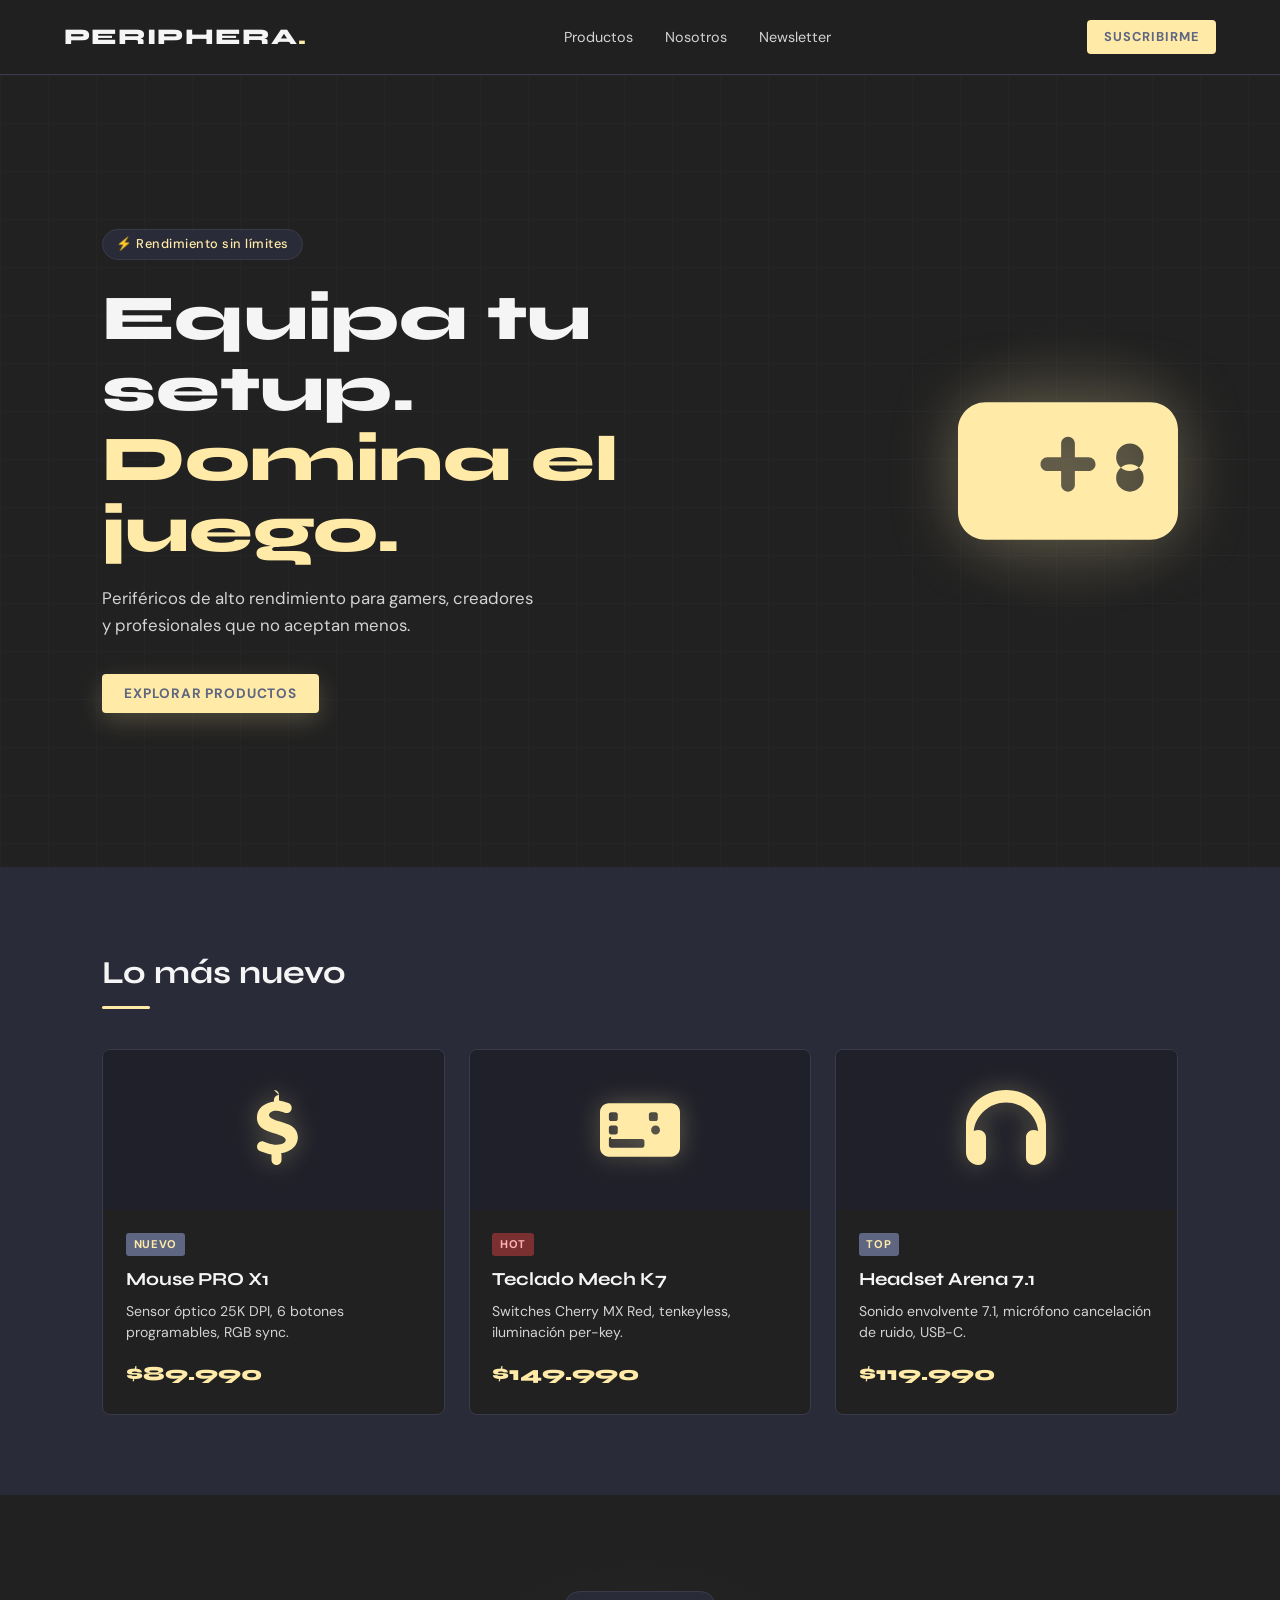
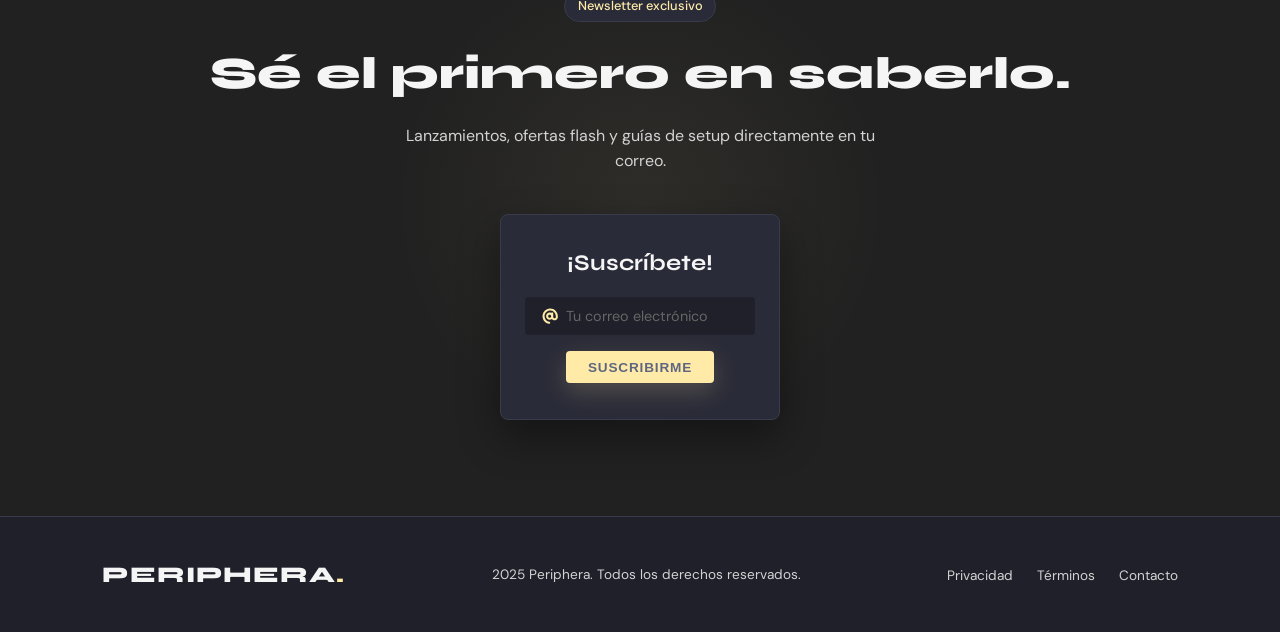
==== index.html @ 1567531d "Primer intento" ====
<!DOCTYPE html>
<html lang="es">
<head>
  <meta charset="UTF-8" />
  <meta name="viewport" content="width=device-width, initial-scale=1.0" />
  <title>Periphera — Periféricos de Alto Rendimiento</title>
  <link rel="preconnect" href="https://fonts.googleapis.com">
  <link href="https://fonts.googleapis.com/css2?family=Syne:wght@400;700;800&family=DM+Sans:wght@300;400;500&display=swap" rel="stylesheet">
  <link rel="stylesheet" href="Style.css" />
</head>
<body>

  <nav class="nav">
    <a href="#" class="logo">PERIPHERA<span class="dot">.</span></a>
    <ul class="nav-links">
      <li><a href="#productos">Productos</a></li>
      <li><a href="#nosotros">Nosotros</a></li>
      <li><a href="#suscripcion">Newsletter</a></li>
    </ul>
    <a href="#suscripcion" class="nav-cta">Suscribirme</a>
  </nav>

  <section class="hero">
    <div class="hero-bg-grid"></div>
    <div class="hero-content">
      <span class="hero-tag">&#9889; Rendimiento sin límites</span>
      <h1>Equipa tu setup.<br><span class="accent">Domina el juego.</span></h1>
      <p class="hero-sub">Periféricos de alto rendimiento para gamers, creadores y profesionales que no aceptan menos.</p>
      <a href="#suscripcion" class="btn">Explorar productos</a>
    </div>
    <div class="hero-visual">
      <div class="glow-ring"></div>
      <svg class="hero-icon" viewBox="0 0 512 512" xmlns="http://www.w3.org/2000/svg">
        <path fill="#ffeba7" d="M64 96C28.7 96 0 124.7 0 160V352c0 35.3 28.7 64 64 64H448c35.3 0 64-28.7 64-64V160c0-35.3-28.7-64-64-64H64zM272 192v32h32c8.8 0 16 7.2 16 16s-7.2 16-16 16H272v32c0 8.8-7.2 16-16 16s-16-7.2-16-16V256H208c-8.8 0-16-7.2-16-16s7.2-16 16-16h32V192c0-8.8 7.2-16 16-16s16 7.2 16 16zm96 80a32 32 0 1 1 64 0 32 32 0 1 1 -64 0zm32-80a32 32 0 1 1 0 64 32 32 0 1 1 0-64z"/>
      </svg>
    </div>
  </section>

  <section class="productos" id="productos">
    <h2 class="section-title">Lo más nuevo</h2>
    <div class="productos-grid">

      <div class="producto-card">
        <div class="producto-img">
          <svg viewBox="0 0 320 512" xmlns="http://www.w3.org/2000/svg">
            <path fill="#ffeba7" d="M160 0c17.7 0 32 14.3 32 32V67.7c1.6 .2 3.1 .4 4.7 .7c10.4 1.8 35.7 7.1 55 14.4c17.5 6.6 26.3 25.9 19.7 43.3s-25.9 26.3-43.3 19.7c-14.6-5.5-35.6-10.3-49.6-12.4C152 131.1 128 145.6 128 160c0 16.3 23.5 29.3 75.7 43.9l1.8 .5c42.4 11.8 107.3 30 107.3 98.5c0 54.3-42.7 93-107.3 101.8L208 416v32c0 17.7-14.3 32-32 32s-32-14.3-32-32V413.2c-24-4.7-53.2-14.6-71.4-21.3c-16.9-6.4-25.4-25.2-19.1-42.1s25.2-25.4 42.1-19.1c23.1 8.7 49.8 17.3 67.4 19c48.3 4.4 72-13.7 72-29.6c0-16.4-24.1-29.3-76.2-43.9l-1.8-.5C115.5 263 50.7 244.8 50.7 176c0-53.3 42.8-93 109.3-101.8V64c0-17.7 14.3-32 32-32z"/>
          </svg>
        </div>
        <div class="producto-info">
          <span class="producto-badge">Nuevo</span>
          <h3>Mouse PRO X1</h3>
          <p>Sensor óptico 25K DPI, 6 botones programables, RGB sync.</p>
          <span class="precio">$89.990</span>
        </div>
      </div>

      <div class="producto-card">
        <div class="producto-img">
          <svg viewBox="0 0 576 512" xmlns="http://www.w3.org/2000/svg">
            <path fill="#ffeba7" d="M64 64C28.7 64 0 92.7 0 128V384c0 35.3 28.7 64 64 64H512c35.3 0 64-28.7 64-64V128c0-35.3-28.7-64-64-64H64zm16 64h32c8.8 0 16 7.2 16 16v32c0 8.8-7.2 16-16 16H80c-8.8 0-16-7.2-16-16V144c0-8.8 7.2-16 16-16zm0 96h32c8.8 0 16 7.2 16 16v32c0 8.8-7.2 16-16 16H80c-8.8 0-16-7.2-16-16V240c0-8.8 7.2-16 16-16zm0 96h224c8.8 0 16 7.2 16 16v32c0 8.8-7.2 16-16 16H80c-8.8 0-16-7.2-16-16V320c0-8.8 7.2-16 16-16zm288-192h32c8.8 0 16 7.2 16 16v32c0 8.8-7.2 16-16 16H368c-8.8 0-16-7.2-16-16V144c0-8.8 7.2-16 16-16zm32 96a32 32 0 1 1 0 64 32 32 0 1 1 0-64z"/>
          </svg>
        </div>
        <div class="producto-info">
          <span class="producto-badge hot">Hot</span>
          <h3>Teclado Mech K7</h3>
          <p>Switches Cherry MX Red, tenkeyless, iluminación per-key.</p>
          <span class="precio">$149.990</span>
        </div>
      </div>

      <div class="producto-card">
        <div class="producto-img">
          <svg viewBox="0 0 512 512" xmlns="http://www.w3.org/2000/svg">
            <path fill="#ffeba7" d="M256 80C149.9 80 62.4 159.4 49.6 262c9.4-3.8 19.6-6 30.4-6c26.5 0 48 21.5 48 48v128c0 26.5-21.5 48-48 48c-44.2 0-80-35.8-80-80V288 256 224C0 100.3 114.6 0 256 0S512 100.3 512 224v32 32 112c0 44.2-35.8 80-80 80c-26.5 0-48-21.5-48-48V304c0-26.5 21.5-48 48-48c10.8 0 21 2.1 30.4 6C449.6 159.4 362.1 80 256 80z"/>
          </svg>
        </div>
        <div class="producto-info">
          <span class="producto-badge">Top</span>
          <h3>Headset Arena 7.1</h3>
          <p>Sonido envolvente 7.1, micrófono cancelación de ruido, USB-C.</p>
          <span class="precio">$119.990</span>
        </div>
      </div>

    </div>
  </section>

  <section class="suscripcion" id="suscripcion">
    <div class="sus-deco"></div>
    <div class="sus-content">
      <p class="sus-tag">Newsletter exclusivo</p>
      <h2>Sé el primero en saberlo.</h2>
      <p class="sus-sub">Lanzamientos, ofertas flash y guías de setup directamente en tu correo.</p>

      <div class="card">
        <h4 class="title">¡Suscríbete!</h4>
        <form id="subForm" onsubmit="handleSubmit(event)">
          <div class="field">
            <svg class="input-icon" viewBox="0 0 500 500" xmlns="http://www.w3.org/2000/svg">
              <path d="M207.8 20.73c-93.45 18.32-168.7 93.66-187 187.1c-27.64 140.9 68.65 266.2 199.1 285.1c19.01 2.888 36.17-12.26 36.17-31.49l.0001-.6631c0-15.74-11.44-28.88-26.84-31.24c-84.35-12.98-149.2-86.13-149.2-174.2c0-102.9 88.61-185.5 193.4-175.4c91.54 8.869 158.6 91.25 158.6 183.2l0 16.16c0 22.09-17.94 40.05-40 40.05s-40.01-17.96-40.01-40.05v-120.1c0-8.847-7.161-16.02-16.01-16.02l-31.98 .0036c-7.299 0-13.2 4.992-15.12 11.68c-24.85-12.15-54.24-16.38-86.06-5.106c-38.75 13.73-68.12 48.91-73.72 89.64c-9.483 69.01 43.81 128 110.9 128c26.44 0 50.43-9.544 69.59-24.88c24 31.3 65.23 48.69 109.4 37.49C465.2 369.3 496 324.1 495.1 277.2V256.3C495.1 107.1 361.2-9.332 207.8 20.73zM239.1 304.3c-26.47 0-48-21.56-48-48.05s21.53-48.05 48-48.05s48 21.56 48 48.05S266.5 304.3 239.1 304.3z"></path>
            </svg>
            <input autocomplete="off" id="subEmail" placeholder="Tu correo electrónico" class="input-field" name="email" type="email" required />
          </div>
          <button class="btn" type="submit" id="subBtn">Suscribirme</button>
          <span class="btn-link" id="subMsg" style="display:none;"></span>
        </form>
      </div>
    </div>
  </section>

  <footer class="footer">
    <div class="footer-inner">
      <span class="logo">PERIPHERA<span class="dot">.</span></span>
      <p>2025 Periphera. Todos los derechos reservados.</p>
      <ul class="footer-links">
        <li><a href="#">Privacidad</a></li>
        <li><a href="#">Términos</a></li>
        <li><a href="#">Contacto</a></li>
      </ul>
    </div>
  </footer>

  <script>
    const BREVO_API_KEY = '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';
    const BREVO_LIST_ID = 6;

    async function handleSubmit(e) {
      e.preventDefault();

      const email  = document.getElementById('subEmail').value.trim();
      const btn    = document.getElementById('subBtn');
      const msg    = document.getElementById('subMsg');

      if (!email) return;

      btn.disabled    = true;
      btn.textContent = 'Enviando…';

      try {
        const response = await fetch('https://api.brevo.com/v3/contacts', {
          method: 'POST',
          headers: {
            'accept':       'application/json',
            'content-type': 'application/json',
            'api-key':      BREVO_API_KEY
          },
          body: JSON.stringify({
            email:          email,
            listIds:        [BREVO_LIST_ID],
            updateEnabled:  true
          })
        });

        if (response.ok || response.status === 204) {
          document.getElementById('subEmail').value = '';
          mostrarMensaje(msg, '✓ ¡Listo! Revisa tu bandeja de entrada.', '#4caf50');
        } else {
          const data = await response.json();
          if (data.code === 'duplicate_parameter') {
            mostrarMensaje(msg, '✓ ¡Ya estás suscrito! Te tenemos en cuenta.', '#ffeba7');
          } else {
            mostrarMensaje(msg, '✗ Algo salió mal. Inténtalo de nuevo.', '#f44336');
          }
        }
      } catch (err) {
        mostrarMensaje(msg, '✗ Error de conexión. Inténtalo de nuevo.', '#f44336');
      } finally {
        btn.disabled    = false;
        btn.textContent = 'Suscribirme';
      }
    }

    function mostrarMensaje(el, texto, color) {
      el.textContent    = texto;
      el.style.color    = color;
      el.style.display  = 'block';
      setTimeout(() => { el.style.display = 'none'; }, 5000);
    }
  </script>

</body>
</html>
---- Style.css ----
/* =============================================
   PERIPHERA — Style.css
   Dark theme: #212121 base, #2a2b38 cards,
   #1f2029 inputs, #ffeba7 accent
   Fonts: Syne (headings) + DM Sans (body)
   ============================================= */

*, *::before, *::after { box-sizing: border-box; margin: 0; padding: 0; }

:root {
  --bg:       #212121;
  --card:     #2a2b38;
  --input-bg: #1f2029;
  --accent:   #ffeba7;
  --accent-dk:#c9b87a;
  --text:     #f5f5f5;
  --muted:    #d3d3d3;
  --border:   #3a3b4a;
  --badge:    #5e6681;
}

html { scroll-behavior: smooth; }

body {
  background: var(--bg);
  color: var(--text);
  font-family: 'DM Sans', sans-serif;
  font-size: 16px;
  line-height: 1.6;
}

/* ---- NAV ---- */
.nav {
  display: flex;
  align-items: center;
  justify-content: space-between;
  padding: 1.2rem 5%;
  background: rgba(33,33,33,0.92);
  backdrop-filter: blur(10px);
  border-bottom: 1px solid var(--border);
  position: sticky;
  top: 0;
  z-index: 100;
}
.logo {
  font-family: 'Syne', sans-serif;
  font-weight: 800;
  font-size: 1.4rem;
  color: var(--text);
  text-decoration: none;
  letter-spacing: .05em;
}
.dot { color: var(--accent); }
.nav-links {
  display: flex;
  gap: 2rem;
  list-style: none;
}
.nav-links a {
  color: var(--muted);
  text-decoration: none;
  font-size: .9rem;
  font-weight: 400;
  transition: color .2s;
}
.nav-links a:hover { color: var(--accent); }
.nav-cta {
  background: var(--accent);
  color: var(--badge);
  font-weight: 700;
  font-size: .8rem;
  text-transform: uppercase;
  letter-spacing: .08em;
  padding: .5em 1.3em;
  border-radius: 4px;
  text-decoration: none;
  transition: background .2s, color .2s;
}
.nav-cta:hover { background: var(--badge); color: var(--accent); }

/* ---- HERO ---- */
.hero {
  min-height: 88vh;
  display: flex;
  align-items: center;
  justify-content: space-between;
  gap: 2rem;
  padding: 5rem 8%;
  position: relative;
  overflow: hidden;
}
.hero-bg-grid {
  position: absolute;
  inset: 0;
  background-image:
    linear-gradient(var(--border) 1px, transparent 1px),
    linear-gradient(90deg, var(--border) 1px, transparent 1px);
  background-size: 48px 48px;
  opacity: .18;
  pointer-events: none;
}
.hero-content { max-width: 560px; position: relative; z-index: 1; }
.hero-tag {
  display: inline-block;
  background: var(--card);
  border: 1px solid var(--border);
  color: var(--accent);
  font-size: .8rem;
  font-weight: 500;
  padding: .35em 1em;
  border-radius: 100px;
  margin-bottom: 1.5rem;
  letter-spacing: .04em;
}
.hero-content h1 {
  font-family: 'Syne', sans-serif;
  font-size: clamp(2.5rem, 5vw, 4rem);
  font-weight: 800;
  line-height: 1.1;
  color: var(--text);
  margin-bottom: 1.2rem;
}
.accent { color: var(--accent); }
.hero-sub {
  color: var(--muted);
  font-size: 1.05rem;
  margin-bottom: 2.2rem;
  max-width: 440px;
}

/* ---- BOTÓN GLOBAL (estilo uiverse) ---- */
.btn {
  display: inline-block;
  border: none;
  border-radius: 4px;
  font-weight: 700;
  font-size: .85em;
  text-transform: uppercase;
  letter-spacing: .06em;
  padding: 0.65em 1.6em;
  background-color: var(--accent);
  color: var(--badge);
  box-shadow: 0 8px 24px 0 rgb(255 235 167 / 20%);
  cursor: pointer;
  text-decoration: none;
  transition: background .25s, color .25s, box-shadow .25s;
}
.btn:hover {
  background-color: var(--badge);
  color: var(--accent);
  box-shadow: 0 8px 24px 0 rgb(16 39 112 / 20%);
}

/* ---- HERO VISUAL ---- */
.hero-visual {
  position: relative;
  display: flex;
  align-items: center;
  justify-content: center;
  flex-shrink: 0;
}
.glow-ring {
  position: absolute;
  width: 300px;
  height: 300px;
  border-radius: 50%;
  background: radial-gradient(circle, rgba(255,235,167,.12) 0%, transparent 70%);
}
.hero-icon {
  width: 220px;
  height: 220px;
  position: relative;
  z-index: 1;
  filter: drop-shadow(0 0 32px rgba(255,235,167,.25));
  animation: float 4s ease-in-out infinite;
}
@keyframes float {
  0%, 100% { transform: translateY(0); }
  50%       { transform: translateY(-14px); }
}

/* ---- PRODUCTOS ---- */
.productos {
  padding: 5rem 8%;
  background: var(--card);
}
.section-title {
  font-family: 'Syne', sans-serif;
  font-size: 2rem;
  font-weight: 700;
  margin-bottom: 2.5rem;
  color: var(--text);
}
.section-title::after {
  content: '';
  display: block;
  width: 48px;
  height: 3px;
  background: var(--accent);
  margin-top: .5rem;
  border-radius: 2px;
}
.productos-grid {
  display: grid;
  grid-template-columns: repeat(auto-fit, minmax(240px, 1fr));
  gap: 1.5rem;
}
.producto-card {
  background: var(--bg);
  border: 1px solid var(--border);
  border-radius: 8px;
  overflow: hidden;
  transition: transform .25s, border-color .25s;
}
.producto-card:hover {
  transform: translateY(-6px);
  border-color: var(--accent);
}
.producto-img {
  background: var(--input-bg);
  display: flex;
  align-items: center;
  justify-content: center;
  padding: 2.5rem;
}
.producto-img svg {
  width: 80px;
  height: 80px;
  filter: drop-shadow(0 0 12px rgba(255,235,167,.3));
}
.producto-info { padding: 1.2rem 1.4rem 1.5rem; }
.producto-badge {
  display: inline-block;
  background: var(--badge);
  color: var(--accent);
  font-size: .7rem;
  font-weight: 700;
  text-transform: uppercase;
  letter-spacing: .06em;
  padding: .2em .7em;
  border-radius: 3px;
  margin-bottom: .6rem;
}
.producto-badge.hot { background: #7a3030; color: #ffb3b3; }
.producto-info h3 {
  font-family: 'Syne', sans-serif;
  font-size: 1.15rem;
  font-weight: 700;
  margin-bottom: .4rem;
  color: var(--text);
}
.producto-info p {
  font-size: .88rem;
  color: var(--muted);
  margin-bottom: .9rem;
  line-height: 1.5;
}
.precio {
  font-family: 'Syne', sans-serif;
  font-size: 1.25rem;
  font-weight: 800;
  color: var(--accent);
}

/* ---- SUSCRIPCION ---- */
.suscripcion {
  padding: 6rem 8%;
  position: relative;
  overflow: hidden;
  text-align: center;
}
.sus-deco {
  position: absolute;
  width: 500px;
  height: 500px;
  border-radius: 50%;
  background: radial-gradient(circle, rgba(255,235,167,.06) 0%, transparent 70%);
  top: 50%;
  left: 50%;
  transform: translate(-50%, -50%);
  pointer-events: none;
}
.sus-content { position: relative; z-index: 1; }
.sus-tag {
  display: inline-block;
  background: var(--card);
  border: 1px solid var(--border);
  color: var(--accent);
  font-size: .8rem;
  font-weight: 500;
  padding: .35em 1em;
  border-radius: 100px;
  margin-bottom: 1rem;
}
.suscripcion h2 {
  font-family: 'Syne', sans-serif;
  font-size: clamp(1.8rem, 3.5vw, 2.8rem);
  font-weight: 800;
  margin-bottom: .8rem;
  color: var(--text);
}
.sus-sub {
  color: var(--muted);
  font-size: 1rem;
  max-width: 480px;
  margin: 0 auto 2.5rem;
}

/* ---- CARD (uiverse exacto, ampliado) ---- */
.card {
  width: 280px;
  padding: 1.9rem 1.5rem;
  text-align: center;
  background: var(--card);
  border-radius: 8px;
  border: 1px solid var(--border);
  margin: 0 auto;
  box-shadow: 0 16px 40px rgba(0,0,0,.4);
}
.field {
  margin-top: .5rem;
  display: flex;
  align-items: center;
  justify-content: center;
  gap: .5em;
  background-color: var(--input-bg);
  border-radius: 4px;
  padding: .55em 1em;
  border: 1px solid transparent;
  transition: border-color .2s;
}
.field:focus-within { border-color: var(--accent); }
.input-icon { height: 1em; width: 1em; fill: var(--accent); flex-shrink: 0; }
.input-field {
  background: none;
  border: none;
  outline: none;
  width: 100%;
  color: var(--muted);
  font-family: 'DM Sans', sans-serif;
  font-size: .9rem;
}
.input-field::placeholder { color: #666; }
.title {
  margin-bottom: 1rem;
  font-family: 'Syne', sans-serif;
  font-size: 1.4em;
  font-weight: 700;
  color: var(--text);
}
.card .btn { margin: 1rem 0 .3rem; }
.btn-link {
  color: var(--text);
  display: block;
  font-size: .78em;
  transition: color .3s ease-out;
  text-decoration: none;
}
.field input:focus::placeholder { opacity: 0; transition: opacity .3s; }
.btn-link:hover { color: var(--accent); }

/* ---- FOOTER ---- */
.footer {
  background: var(--input-bg);
  border-top: 1px solid var(--border);
  padding: 2.5rem 8%;
}
.footer-inner {
  display: flex;
  align-items: center;
  justify-content: space-between;
  flex-wrap: wrap;
  gap: 1rem;
}
.footer-inner p {
  font-size: .85rem;
  color: var(--muted);
}
.footer-links {
  display: flex;
  gap: 1.5rem;
  list-style: none;
}
.footer-links a {
  color: var(--muted);
  text-decoration: none;
  font-size: .85rem;
  transition: color .2s;
}
.footer-links a:hover { color: var(--accent); }

/* ---- RESPONSIVE ---- */
@media (max-width: 768px) {
  .hero { flex-direction: column; padding: 4rem 6%; text-align: center; min-height: auto; }
  .hero-sub { margin: 0 auto 2rem; }
  .hero-visual { order: -1; }
  .hero-icon { width: 140px; height: 140px; }
  .glow-ring { width: 180px; height: 180px; }
  .nav-links { display: none; }
  .footer-inner { flex-direction: column; text-align: center; }
}
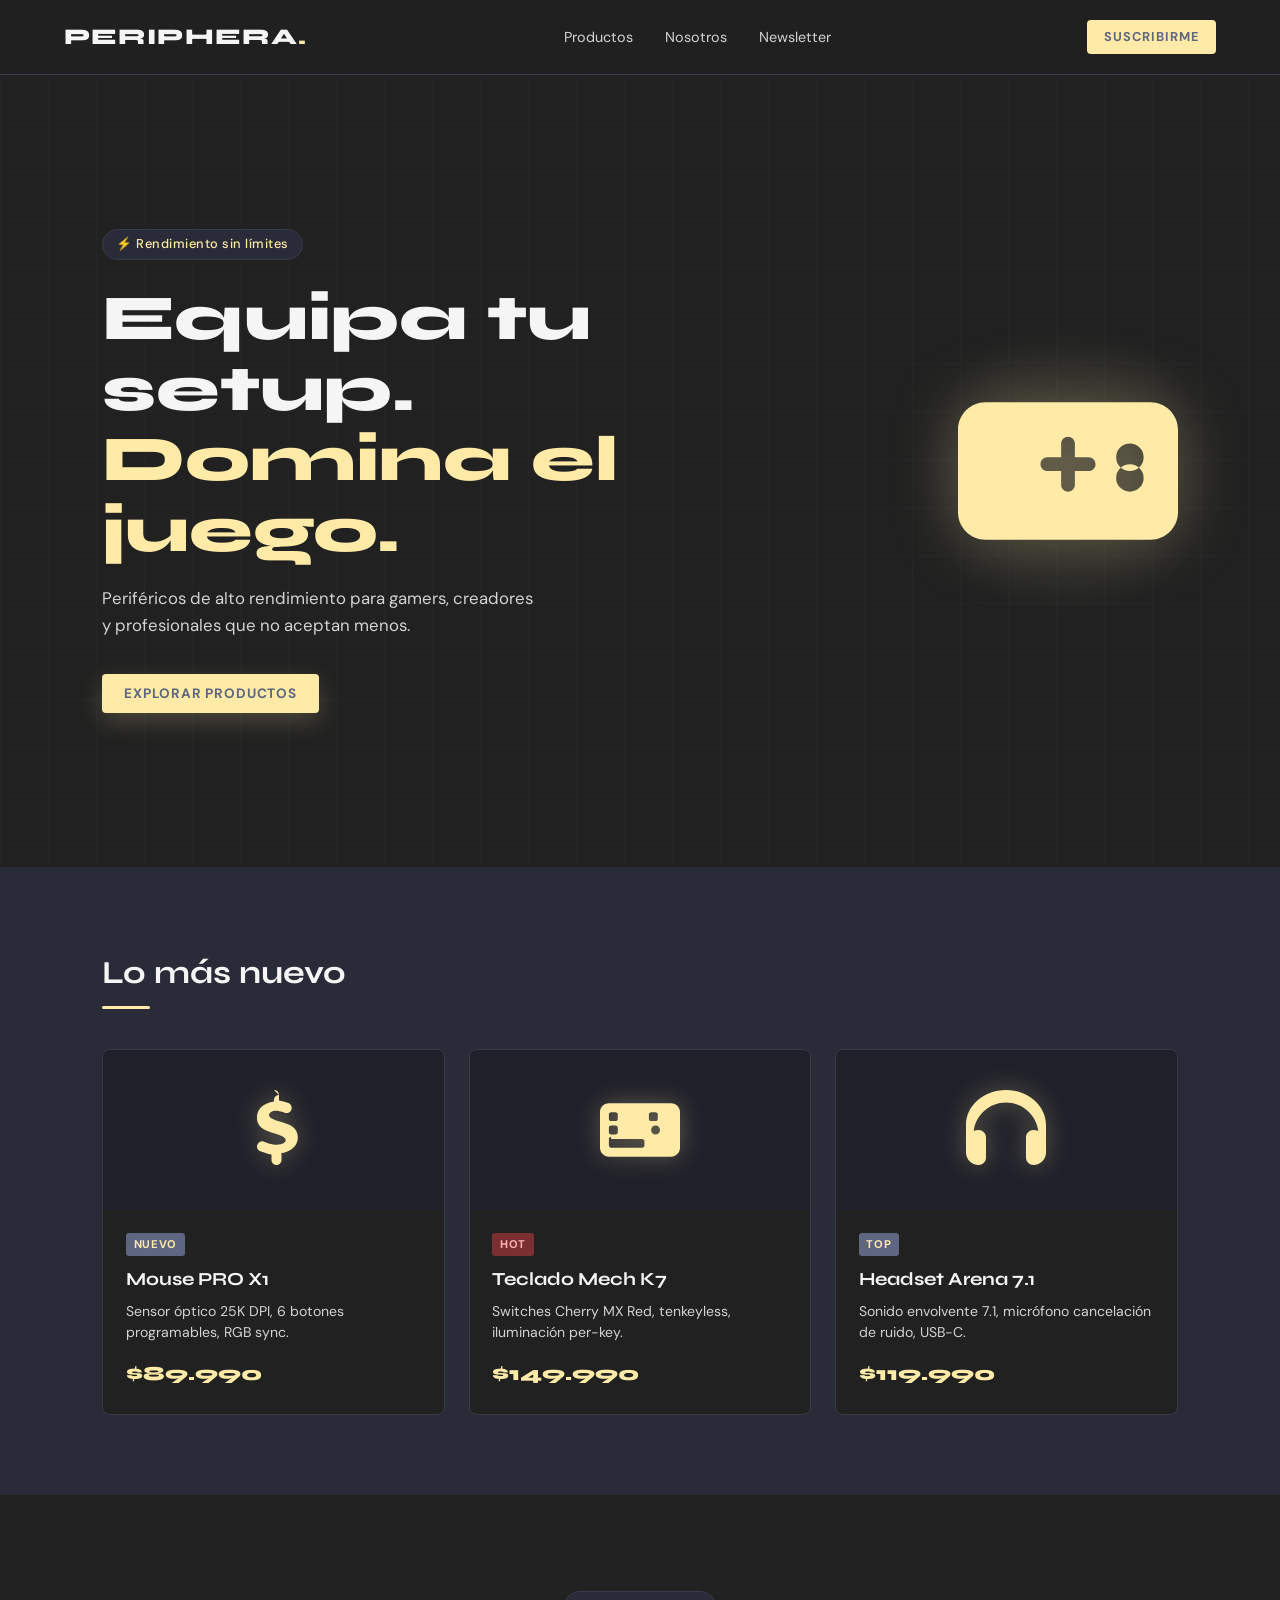
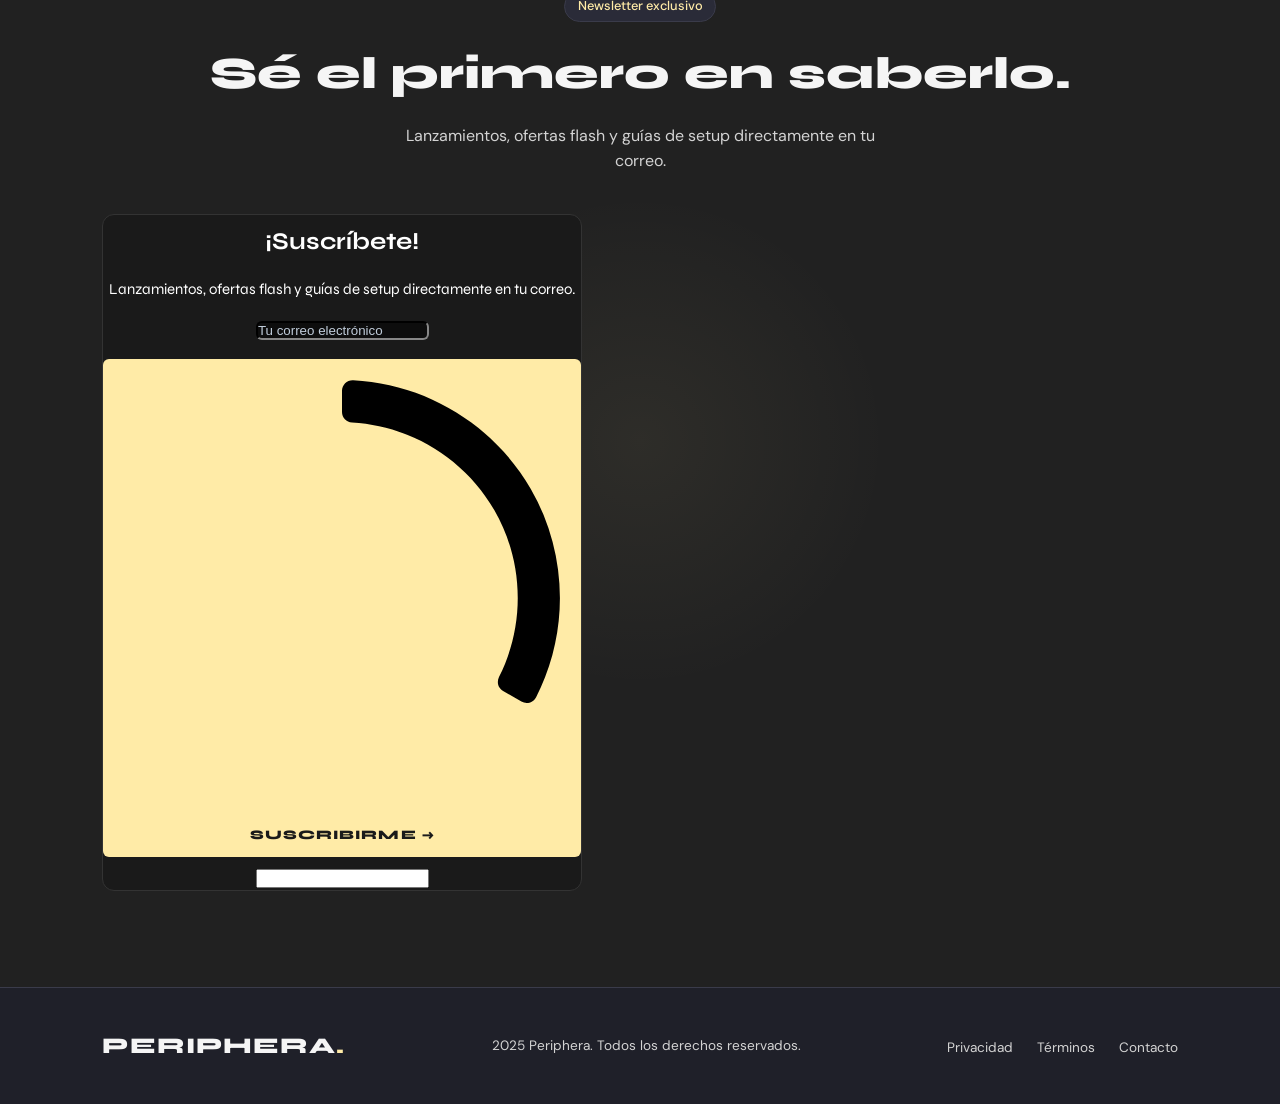
==== commit 00d511be: "Tercer intento" ====
--- a/index.html
+++ b/index.html
@@ -7,6 +7,59 @@
   <link rel="preconnect" href="https://fonts.googleapis.com">
   <link href="https://fonts.googleapis.com/css2?family=Syne:wght@400;700;800&family=DM+Sans:wght@300;400;500&display=swap" rel="stylesheet">
   <link rel="stylesheet" href="Style.css" />
+
+  <!-- Brevo Form Styles -->
+  <style>
+    @font-face {
+      font-display: block;
+      font-family: Roboto;
+      src: url(https://assets.brevo.com/font/Roboto/Latin/normal/normal/7529907e9eaf8ebb5220c5f9850e3811.woff2) format("woff2"), url(https://assets.brevo.com/font/Roboto/Latin/normal/normal/25c678feafdc175a70922a116c9be3e7.woff) format("woff")
+    }
+    @font-face {
+      font-display: fallback;
+      font-family: Roboto;
+      font-weight: 600;
+      src: url(https://assets.brevo.com/font/Roboto/Latin/medium/normal/6e9caeeafb1f3491be3e32744bc30440.woff2) format("woff2"), url(https://assets.brevo.com/font/Roboto/Latin/medium/normal/71501f0d8d5aa95960f6475d5487d4c2.woff) format("woff")
+    }
+    @font-face {
+      font-display: fallback;
+      font-family: Roboto;
+      font-weight: 700;
+      src: url(https://assets.brevo.com/font/Roboto/Latin/bold/normal/3ef7cf158f310cf752d5ad08cd0e7e60.woff2) format("woff2"), url(https://assets.brevo.com/font/Roboto/Latin/bold/normal/ece3a1d82f18b60bcce0211725c476aa.woff) format("woff")
+    }
+    :where(.sib-form-message-panel) { display: none; }
+    :where(.sib-form-message-panel .sib-notification__icon) { width: 20px; height: 20px; }
+    #sib-container input:-ms-input-placeholder { font-family: Helvetica, sans-serif; text-align: left; color: #c0ccda; }
+    #sib-container input::placeholder { font-family: Helvetica, sans-serif; text-align: left; color: #c0ccda; }
+    #sib-container textarea::placeholder { font-family: Helvetica, sans-serif; text-align: left; color: #c0ccda; }
+    #sib-container a { text-decoration: underline; color: #2BB2FC; }
+    .sib-form { background-color: transparent !important; }
+    #sib-container {
+      background-color: #1a1a1a !important;
+      border-color: #333 !important;
+      border-radius: 12px !important;
+      max-width: 480px !important;
+    }
+    #sib-container input.input {
+      background-color: #0d0d0d !important;
+      border-color: #333 !important;
+      color: #fff !important;
+      border-radius: 6px !important;
+    }
+    .sib-form-block__button {
+      background-color: #ffeba7 !important;
+      color: #1a1a1a !important;
+      font-family: 'Syne', sans-serif !important;
+      font-weight: 800 !important;
+      border-radius: 6px !important;
+      width: 100% !important;
+      padding: 14px !important;
+      letter-spacing: 0.08em !important;
+    }
+    .sib-form-block p { color: #fff !important; font-family: 'Syne', sans-serif !important; }
+    .entry__specification { color: #555 !important; }
+  </style>
+  <link rel="stylesheet" href="https://sibforms.com/forms/end-form/build/sib-styles.css">
 </head>
 <body>
 
@@ -92,19 +145,71 @@
       <h2>Sé el primero en saberlo.</h2>
       <p class="sus-sub">Lanzamientos, ofertas flash y guías de setup directamente en tu correo.</p>
 
-      <div class="card">
-        <h4 class="title">¡Suscríbete!</h4>
-        <form id="subForm" onsubmit="handleSubmit(event)">
-          <div class="field">
-            <svg class="input-icon" viewBox="0 0 500 500" xmlns="http://www.w3.org/2000/svg">
-              <path d="M207.8 20.73c-93.45 18.32-168.7 93.66-187 187.1c-27.64 140.9 68.65 266.2 199.1 285.1c19.01 2.888 36.17-12.26 36.17-31.49l.0001-.6631c0-15.74-11.44-28.88-26.84-31.24c-84.35-12.98-149.2-86.13-149.2-174.2c0-102.9 88.61-185.5 193.4-175.4c91.54 8.869 158.6 91.25 158.6 183.2l0 16.16c0 22.09-17.94 40.05-40 40.05s-40.01-17.96-40.01-40.05v-120.1c0-8.847-7.161-16.02-16.01-16.02l-31.98 .0036c-7.299 0-13.2 4.992-15.12 11.68c-24.85-12.15-54.24-16.38-86.06-5.106c-38.75 13.73-68.12 48.91-73.72 89.64c-9.483 69.01 43.81 128 110.9 128c26.44 0 50.43-9.544 69.59-24.88c24 31.3 65.23 48.69 109.4 37.49C465.2 369.3 496 324.1 495.1 277.2V256.3C495.1 107.1 361.2-9.332 207.8 20.73zM239.1 304.3c-26.47 0-48-21.56-48-48.05s21.53-48.05 48-48.05s48 21.56 48 48.05S266.5 304.3 239.1 304.3z"></path>
-            </svg>
-            <input autocomplete="off" id="subEmail" placeholder="Tu correo electrónico" class="input-field" name="email" type="email" required />
+      <!-- Brevo Form -->
+      <div class="sib-form" style="text-align: center; background-color: transparent;">
+        <div id="sib-form-container" class="sib-form-container">
+          <div id="error-message" class="sib-form-message-panel" style="font-family:Helvetica, sans-serif; font-size:16px; text-align:left; color:#661d1d; background-color:#ffeded; border-color:#ff4949; border-radius:3px; max-width:540px;">
+            <div class="sib-form-message-panel__text sib-form-message-panel__text--center">
+              <svg viewBox="0 0 512 512" class="sib-icon sib-notification__icon">
+                <path d="M256 40c118.621 0 216 96.075 216 216 0 119.291-96.61 216-216 216-119.244 0-216-96.562-216-216 0-119.203 96.602-216 216-216m0-32C119.043 8 8 119.083 8 256c0 136.997 111.043 248 248 248s248-111.003 248-248C504 119.083 392.957 8 256 8zm-11.49 120h22.979c6.823 0 12.274 5.682 11.99 12.5l-7 168c-.268 6.428-5.556 11.5-11.99 11.5h-8.979c-6.433 0-11.722-5.073-11.99-11.5l-7-168c-.283-6.818 5.167-12.5 11.99-12.5zM256 340c-15.464 0-28 12.536-28 28s12.536 28 28 28 28-12.536 28-28-12.536-28-28-28z" />
+              </svg>
+              <span class="sib-form-message-panel__inner-text">No hemos podido validar tu suscripción.</span>
+            </div>
           </div>
-          <button class="btn" type="submit" id="subBtn">Suscribirme</button>
-          <span class="btn-link" id="subMsg" style="display:none;"></span>
-        </form>
-      </div>
+          <div></div>
+          <div id="success-message" class="sib-form-message-panel" style="font-family:Helvetica, sans-serif; font-size:16px; text-align:left; color:#085229; background-color:#e7faf0; border-color:#13ce66; border-radius:3px; max-width:540px;">
+            <div class="sib-form-message-panel__text sib-form-message-panel__text--center">
+              <svg viewBox="0 0 512 512" class="sib-icon sib-notification__icon">
+                <path d="M256 8C119.033 8 8 119.033 8 256s111.033 248 248 248 248-111.033 248-248S392.967 8 256 8zm0 464c-118.664 0-216-96.055-216-216 0-118.663 96.055-216 216-216 118.664 0 216 96.055 216 216 0 118.663-96.055 216-216 216zm141.63-274.961L217.15 376.071c-4.705 4.667-12.303 4.637-16.97-.068l-85.878-86.572c-4.667-4.705-4.637-12.303.068-16.97l8.52-8.451c4.705-4.667 12.303-4.637 16.97.068l68.976 69.533 163.441-162.13c4.705-4.667 12.303-4.637 16.97.068l8.451 8.52c4.668 4.705 4.637 12.303-.068 16.97z" />
+              </svg>
+              <span class="sib-form-message-panel__inner-text">Se ha realizado tu suscripción.</span>
+            </div>
+          </div>
+          <div></div>
+          <div id="sib-container" class="sib-container--large sib-container--vertical" style="max-width:540px; text-align:center; background-color:#1a1a1a; border-width:1px; border-style:solid; border-color:#333; border-radius:12px; direction:ltr">
+            <form id="sib-form" method="POST" action="https://e4c1cc78.sibforms.com/serve/[base64]" data-type="subscription">
+              <div style="padding: 8px 0;">
+                <div class="sib-form-block" style="font-family:'Syne', sans-serif; font-size:24px; font-weight:700; text-align:center; color:#ffffff; background-color:transparent;">
+                  <p>¡Suscríbete!</p>
+                </div>
+              </div>
+              <div style="padding: 8px 0;">
+                <div class="sib-form-block" style="font-family:'DM Sans', sans-serif; font-size:15px; text-align:center; color:#888888; background-color:transparent;">
+                  <div class="sib-text-form-block">
+                    <p>Lanzamientos, ofertas flash y guías de setup directamente en tu correo.</p>
+                  </div>
+                </div>
+              </div>
+              <div style="padding: 8px 0;">
+                <div class="sib-input sib-form-block">
+                  <div class="form__entry entry_block">
+                    <div class="form__label-row">
+                      <div class="entry__field">
+                        <input class="input" type="text" id="EMAIL" name="EMAIL" autocomplete="off" value="" placeholder="Tu correo electrónico" data-required="true" required />
+                      </div>
+                    </div>
+                    <label class="entry__error entry__error--primary" style="font-family:Helvetica, sans-serif; font-size:16px; text-align:left; color:#661d1d; background-color:#ffeded; border-color:#ff4949; border-radius:3px;"></label>
+                  </div>
+                </div>
+              </div>
+              <div style="padding: 8px 0;">
+                <div class="sib-form-block" style="text-align: center">
+                  <button class="sib-form-block__button sib-form-block__button-with-loader" style="font-family:'Syne', sans-serif; font-size:13px; font-weight:800; text-align:center; color:#1a1a1a; background-color:#ffeba7; border-width:0px; border-radius:6px; letter-spacing:0.08em; text-transform:uppercase; padding:14px 36px;" form="sib-form" type="submit">
+                    <svg class="icon clickable__icon progress-indicator__icon sib-hide-loader-icon" viewBox="0 0 512 512">
+                      <path d="M460.116 373.846l-20.823-12.022c-5.541-3.199-7.54-10.159-4.663-15.874 30.137-59.886 28.343-131.652-5.386-189.946-33.641-58.394-94.896-95.833-161.827-99.676C261.028 55.961 256 50.751 256 44.352V20.309c0-6.904 5.808-12.337 12.703-11.982 83.556 4.306 160.163 50.864 202.11 123.677 42.063 72.696 44.079 162.316 6.031 236.832-3.14 6.148-10.75 8.461-16.728 5.01z" />
+                    </svg>
+                    Suscribirme →
+                  </button>
+                </div>
+              </div>
+              <input type="text" name="email_address_check" value="" class="input--hidden">
+              <input type="hidden" name="locale" value="es">
+            </form>
+          </div>
+        </div>
+      </div>
+      <!-- End Brevo Form -->
+
     </div>
   </section>
 
@@ -121,62 +226,25 @@
   </footer>
 
   <script>
-    const BREVO_API_KEY = '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';
-    const BREVO_LIST_ID = 6;
-
-    async function handleSubmit(e) {
-      e.preventDefault();
-
-      const email  = document.getElementById('subEmail').value.trim();
-      const btn    = document.getElementById('subBtn');
-      const msg    = document.getElementById('subMsg');
-
-      if (!email) return;
-
-      btn.disabled    = true;
-      btn.textContent = 'Enviando…';
-
-      try {
-        const response = await fetch('https://api.brevo.com/v3/contacts', {
-          method: 'POST',
-          headers: {
-            'accept':       'application/json',
-            'content-type': 'application/json',
-            'api-key':      BREVO_API_KEY
-          },
-          body: JSON.stringify({
-            email:          email,
-            listIds:        [BREVO_LIST_ID],
-            updateEnabled:  true
-          })
-        });
-
-        if (response.ok || response.status === 204) {
-          document.getElementById('subEmail').value = '';
-          mostrarMensaje(msg, '✓ ¡Listo! Revisa tu bandeja de entrada.', '#4caf50');
-        } else {
-          const data = await response.json();
-          if (data.code === 'duplicate_parameter') {
-            mostrarMensaje(msg, '✓ ¡Ya estás suscrito! Te tenemos en cuenta.', '#ffeba7');
-          } else {
-            mostrarMensaje(msg, '✗ Algo salió mal. Inténtalo de nuevo.', '#f44336');
-          }
-        }
-      } catch (err) {
-        mostrarMensaje(msg, '✗ Error de conexión. Inténtalo de nuevo.', '#f44336');
-      } finally {
-        btn.disabled    = false;
-        btn.textContent = 'Suscribirme';
+    window.REQUIRED_CODE_ERROR_MESSAGE = 'Elige un código de país';
+    window.LOCALE = 'es';
+    window.EMAIL_INVALID_MESSAGE = window.SMS_INVALID_MESSAGE = "La información que has proporcionado no es válida. Compruebe el formato del campo e inténtalo de nuevo.";
+    window.REQUIRED_ERROR_MESSAGE = "Este campo no puede quedarse vacío. ";
+    window.GENERIC_INVALID_MESSAGE = "La información que has proporcionado no es válida. Compruebe el formato del campo e inténtalo de nuevo.";
+    window.INVALID_NUMBER = "La información que has proporcionado no es válida. Compruebe el formato del campo e inténtalo de nuevo.";
+    window.INVALID_DATE = "Introduce una fecha válida";
+    window.REQUIRED_MULTISELECT_MESSAGE = 'Selecciona al menos una opción';
+    window.translation = {
+      common: {
+        selectedList: '{quantity} lista seleccionada',
+        selectedLists: '{quantity} listas seleccionadas',
+        selectedOption: '{quantity} seleccionado',
+        selectedOptions: '{quantity} seleccionados',
       }
-    }
-
-    function mostrarMensaje(el, texto, color) {
-      el.textContent    = texto;
-      el.style.color    = color;
-      el.style.display  = 'block';
-      setTimeout(() => { el.style.display = 'none'; }, 5000);
-    }
+    };
+    var AUTOHIDE = Boolean(0);
   </script>
+  <script defer src="https://sibforms.com/forms/end-form/build/main.js"></script>
 
 </body>
 </html>
